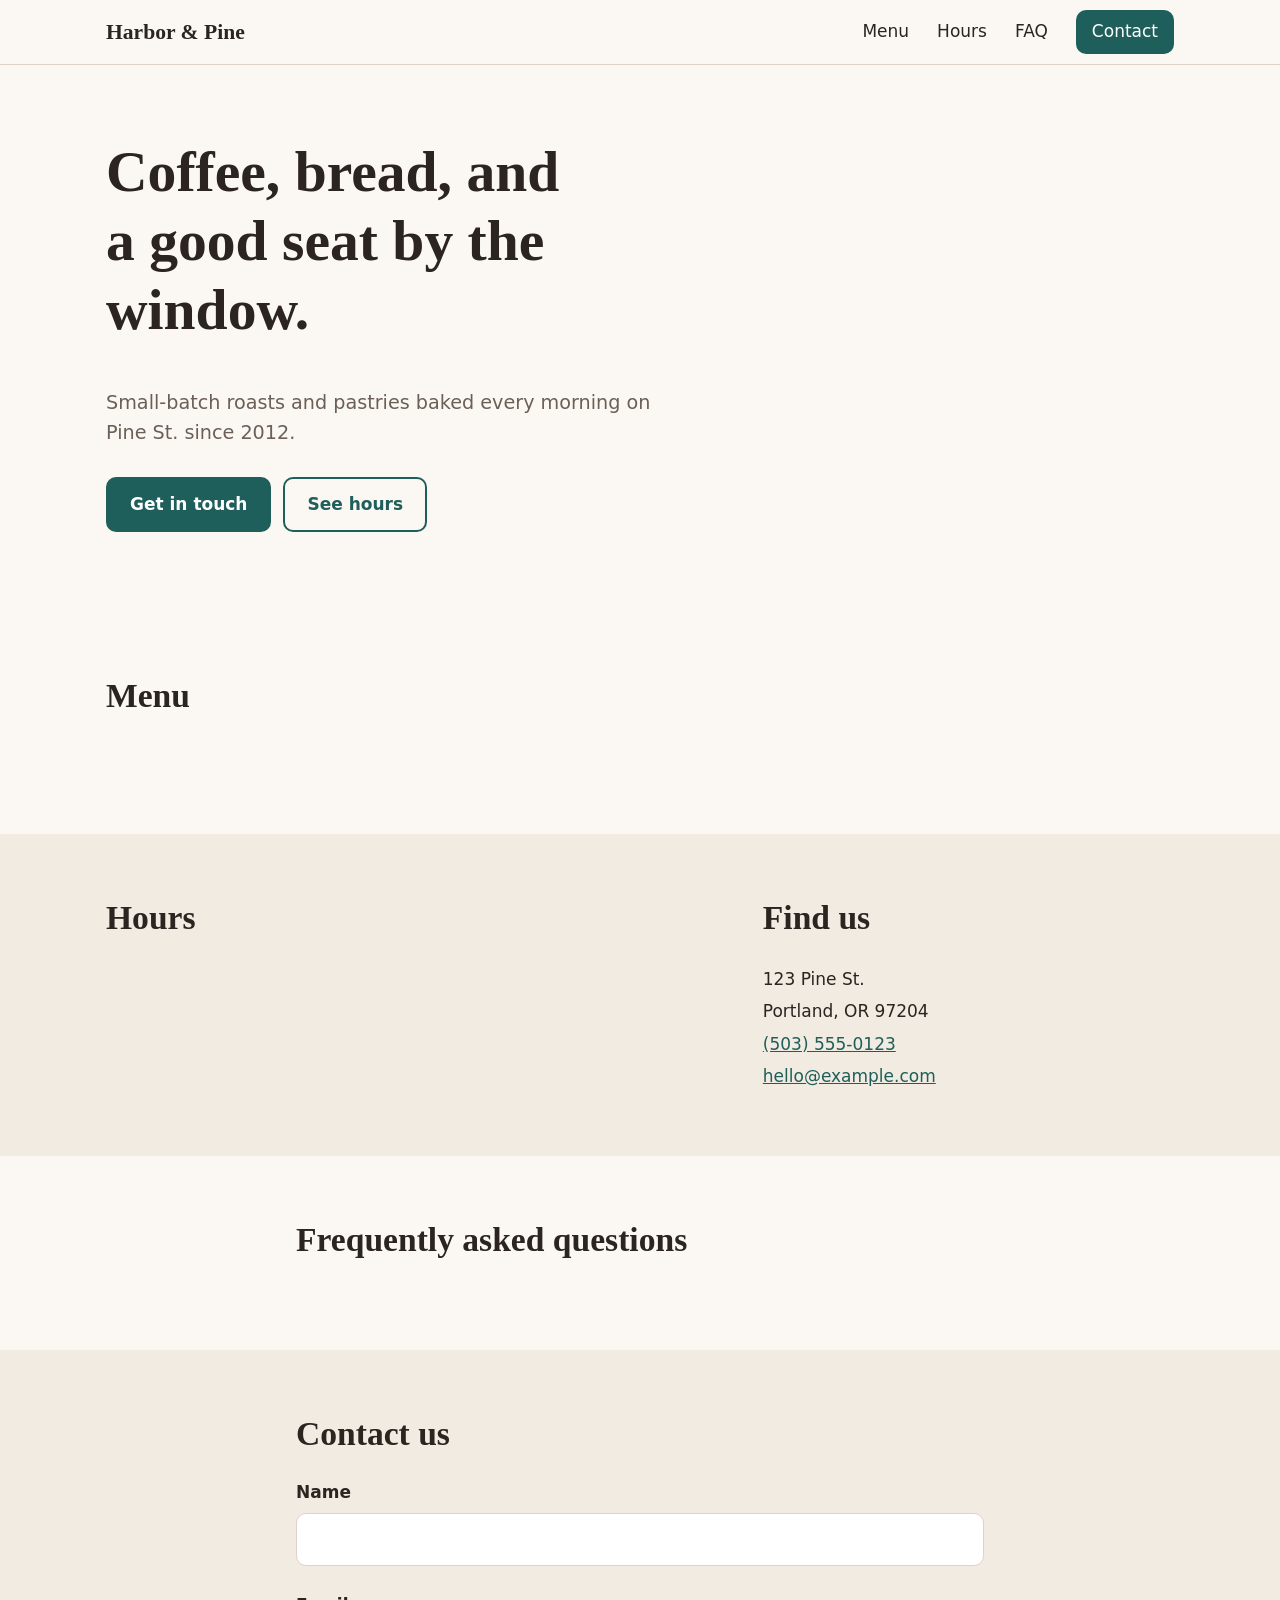
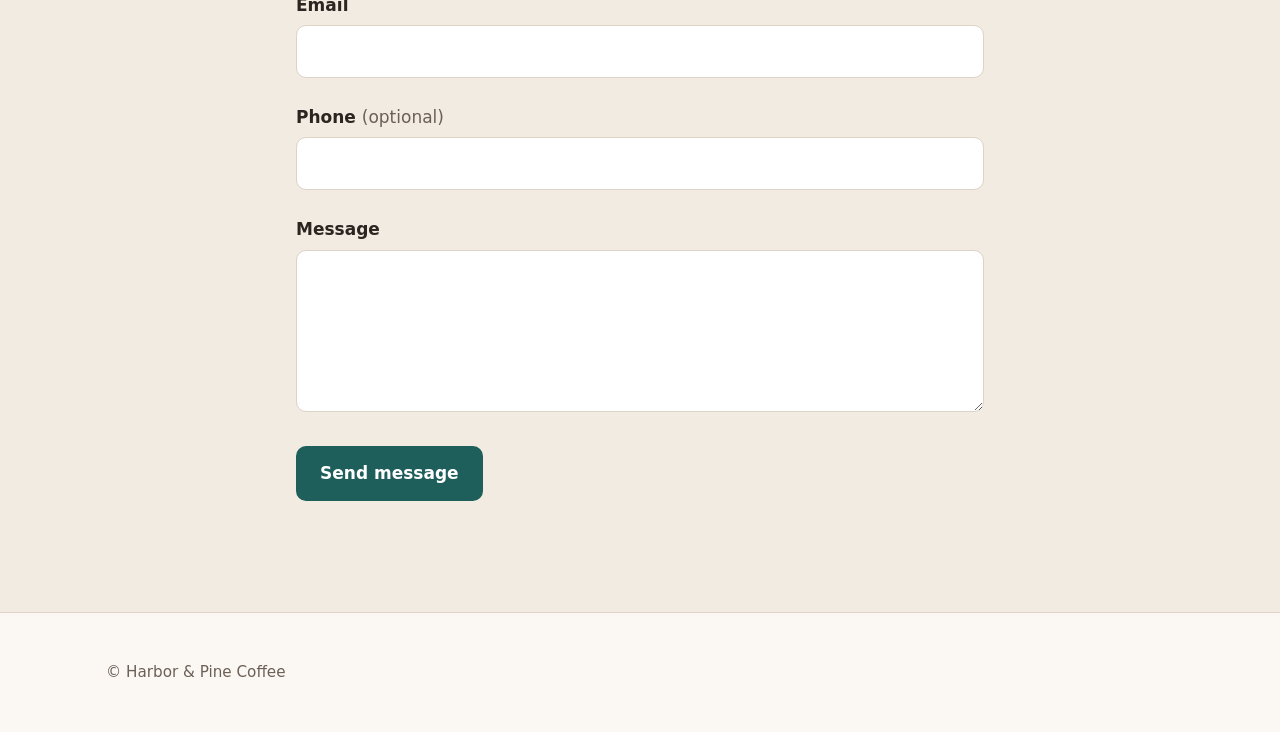
==== site/index.html @ cfd3f336 "Small-Business Site Frame template A reusable one-page starter for local businesses, built with Alpi" ====
<!DOCTYPE html>
<html lang="en">
<head>
  <meta charset="UTF-8">
  <meta name="viewport" content="width=device-width, initial-scale=1">
  <title>Harbor &amp; Pine Coffee</title>
  <meta name="description" content="Neighborhood coffee shop and bakery on Pine St.">

  <!-- Content Security Policy. Keep in sync with the copy in `_headers`.
       When you set `formEndpoint` in js/site-config.js, add that service's
       origin (e.g. https://formspree.io) to `connect-src` here AND in `_headers`,
       or the form will fail with a CSP violation in the console.
       'unsafe-eval' is required by the standard Alpine build. -->
  <meta http-equiv="Content-Security-Policy" content="default-src 'self'; script-src 'self' 'unsafe-eval'; style-src 'self'; img-src 'self'; connect-src 'self'; form-action 'self'; base-uri 'none'; object-src 'none'">

  <link rel="stylesheet" href="css/styles.css">

  <!-- Order matters: our components and Alpine plugins must load before Alpine
       core. `defer` scripts run in document order after the HTML is parsed.
       Alpine is self-hosted in js/vendor/; see "How the scripts load" in the
       docs before upgrading it. -->
  <script defer src="js/site-config.js"></script>
  <script defer src="js/components.js"></script>
  <script defer src="js/vendor/alpine-focus-3.14.1.min.js"></script>
  <script defer src="js/vendor/alpine-3.14.1.min.js"></script>

  <!-- SECURITY RULE: never use `x-html`. Render config values and user input
       with `x-text` only, so the page has no script-injection (XSS) path. -->
</head>
<body id="top">
  <a class="skip-link" href="#main">Skip to content</a>

  <!-- ===================== Header / mobile nav ===================== -->
  <header class="site-header" x-data="mobileNav" @keydown.escape.window="close()" @click.outside="close()">
    <div class="container header-inner">
      <a class="brand" href="#top">Harbor &amp; Pine</a>

      <button class="nav-toggle" type="button" @click="toggle()" :aria-expanded="open" aria-controls="site-nav">
        <span class="sr-only">Menu</span>
        <span class="nav-toggle-bar" aria-hidden="true"></span>
      </button>

      <nav id="site-nav" class="site-nav" :class="{ 'is-open': open }" aria-label="Main">
        <a href="#menu" @click="close()">Menu</a>
        <a href="#hours" @click="close()">Hours</a>
        <a href="#faq" @click="close()">FAQ</a>
        <a href="#contact" @click="close()" class="nav-cta">Contact</a>
      </nav>
    </div>
  </header>

  <main id="main">
    <!-- ===================== Hero ===================== -->
    <section class="hero">
      <div class="container">
        <!-- A bare `x-data` just tells Alpine to process this element; the
             values come from the shared hours store ($store.hours). -->
        <p class="status-badge" x-data x-cloak :class="$store.hours.status.isOpen ? 'is-open' : 'is-closed'">
          <span class="status-dot" aria-hidden="true"></span>
          <strong x-text="$store.hours.status.label"></strong>
          <span x-show="$store.hours.status.detail" x-text="'· ' + $store.hours.status.detail"></span>
        </p>
        <h1>Coffee, bread, and a good seat by the window.</h1>
        <p class="lede">Small-batch roasts and pastries baked every morning on Pine St. since 2012.</p>
        <div class="hero-actions">
          <a class="button" href="#contact">Get in touch</a>
          <a class="button button-ghost" href="#hours">See hours</a>
        </div>
      </div>
    </section>

    <!-- ===================== Menu / gallery + lightbox =====================
         Content and layout ("menu" or "gallery") come from `showcase` in
         js/site-config.js. Rename the heading and nav link to suit the
         business (Menu, Services, Our Work, Gallery...). -->
    <section id="menu" class="section" x-data="showcase">
      <div class="container">
        <h2>Menu</h2>

        <!-- Category filters; hidden when there's only one category. -->
        <div class="showcase-filters" role="group" aria-label="Categories" x-show="categories.length > 1">
          <template x-for="(category, i) in categories" :key="category.name">
            <button type="button" class="filter-button"
                    :aria-pressed="activeCategory === i"
                    @click="selectCategory(i)"
                    x-text="category.name"></button>
          </template>
        </div>

        <ul class="showcase-list" :class="'layout-' + layout">
          <template x-for="item in items" :key="item.name">
            <li class="showcase-item">
              <!-- x-if (not x-show) so items without an image render no button at all. -->
              <template x-if="item.image">
                <button type="button" class="showcase-thumb" @click="open(item)">
                  <img :src="item.image.src" :alt="item.image.alt" loading="lazy">
                  <span class="sr-only" x-text="'Enlarge photo: ' + item.name"></span>
                </button>
              </template>
              <div class="showcase-text">
                <h3 class="showcase-name">
                  <span x-text="item.name"></span>
                  <span class="showcase-price" x-show="item.price" x-text="item.price"></span>
                </h3>
                <p class="showcase-description" x-show="item.description" x-text="item.description"></p>
              </div>
            </li>
          </template>
        </ul>
      </div>

      <!-- x-trap (from the Focus plugin) keeps Tab inside the dialog while it's
           open, returns focus to the thumbnail on close, and `.noscroll` locks
           page scrolling behind it. -->
      <div class="lightbox" x-show="isOpen" x-cloak x-transition.opacity
           x-trap.noscroll="isOpen"
           role="dialog" aria-modal="true" aria-label="Image viewer"
           @click.self="close()"
           @keydown.escape="close()"
           @keydown.arrow-right="next()"
           @keydown.arrow-left="prev()">
        <button type="button" class="lightbox-close" @click="close()" aria-label="Close">&times;</button>
        <button type="button" class="lightbox-nav lightbox-prev" x-show="images.length > 1" @click="prev()" aria-label="Previous image">&#8249;</button>
        <figure class="lightbox-figure">
          <!-- `?.` because a category may have no photos, leaving `current` undefined. -->
          <img :src="current?.image.src" :alt="current?.image.alt">
          <figcaption>
            <span x-text="caption"></span>
            <span class="lightbox-count" x-text="`${index + 1} / ${images.length}`"></span>
          </figcaption>
        </figure>
        <button type="button" class="lightbox-nav lightbox-next" x-show="images.length > 1" @click="next()" aria-label="Next image">&#8250;</button>
      </div>
    </section>

    <!-- ===================== Hours + location ===================== -->
    <section id="hours" class="section section-alt">
      <div class="container two-col">
        <div x-data>
          <h2>Hours</h2>
          <table class="hours-table">
            <tbody>
              <template x-for="day in $store.hours.days" :key="day.index">
                <tr :class="{ 'is-today': day.index === $store.hours.todayIndex }">
                  <th scope="row" x-text="day.name"></th>
                  <td x-text="day.text"></td>
                </tr>
              </template>
            </tbody>
          </table>
        </div>
        <div>
          <h2>Find us</h2>
          <address>
            123 Pine St.<br>
            Portland, OR 97204<br>
            <a href="tel:+15035550123">(503) 555-0123</a><br>
            <a href="mailto:hello@example.com">hello@example.com</a>
          </address>
        </div>
      </div>
    </section>

    <!-- ===================== FAQ accordion ===================== -->
    <section id="faq" class="section">
      <div class="container narrow" x-data="faq">
        <h2>Frequently asked questions</h2>
        <div class="faq-list">
          <template x-for="(item, i) in items" :key="i">
            <div class="faq-item">
              <h3>
                <button type="button" class="faq-question"
                        :id="'faq-q-' + i"
                        :aria-expanded="isOpen(i)"
                        :aria-controls="'faq-a-' + i"
                        @click="toggle(i)">
                  <span x-text="item.q"></span>
                  <span class="faq-icon" aria-hidden="true"></span>
                </button>
              </h3>
              <div class="faq-answer" role="region"
                   :id="'faq-a-' + i"
                   :aria-labelledby="'faq-q-' + i"
                   x-show="isOpen(i)" x-transition>
                <p x-text="item.a"></p>
              </div>
            </div>
          </template>
        </div>
      </div>
    </section>

    <!-- ===================== Contact form ===================== -->
    <section id="contact" class="section section-alt">
      <div class="container narrow">
        <h2>Contact us</h2>
        <!-- `novalidate` turns off the browser's built-in popups so our own
             messages are shown instead. -->
        <form class="contact-form" x-data="contactForm" @submit.prevent="submit()" novalidate>
          <div class="field">
            <label for="name">Name</label>
            <input id="name" type="text" autocomplete="name" required maxlength="100"
                   x-model="fields.name"
                   @blur="validateField('name')"
                   @input="errors.name && validateField('name')"
                   :aria-invalid="!!errors.name" aria-describedby="name-error">
            <p id="name-error" class="field-error" x-show="errors.name" x-text="errors.name"></p>
          </div>

          <div class="field">
            <label for="email">Email</label>
            <input id="email" type="email" autocomplete="email" required maxlength="254"
                   x-model="fields.email"
                   @blur="validateField('email')"
                   @input="errors.email && validateField('email')"
                   :aria-invalid="!!errors.email" aria-describedby="email-error">
            <p id="email-error" class="field-error" x-show="errors.email" x-text="errors.email"></p>
          </div>

          <div class="field">
            <label for="phone">Phone <span class="optional">(optional)</span></label>
            <input id="phone" type="tel" autocomplete="tel" maxlength="30"
                   x-model="fields.phone"
                   @blur="validateField('phone')"
                   @input="errors.phone && validateField('phone')"
                   :aria-invalid="!!errors.phone" aria-describedby="phone-error">
            <p id="phone-error" class="field-error" x-show="errors.phone" x-text="errors.phone"></p>
          </div>

          <div class="field">
            <label for="message">Message</label>
            <textarea id="message" rows="5" required maxlength="5000"
                      x-model="fields.message"
                      @blur="validateField('message')"
                      @input="errors.message && validateField('message')"
                      :aria-invalid="!!errors.message" aria-describedby="message-error"></textarea>
            <p id="message-error" class="field-error" x-show="errors.message" x-text="errors.message"></p>
          </div>

          <!-- Honeypot: hidden from sighted users and screen readers. The
               name and `autocomplete="new-password"` stop browsers and
               password managers from autofilling it (which would silently
               drop a real customer's message). -->
          <div class="honeypot" aria-hidden="true">
            <label for="hp_field">Leave this field empty</label>
            <input id="hp_field" name="hp_field" type="text" tabindex="-1" autocomplete="new-password" x-model="fields.hp">
          </div>

          <button class="button" type="submit" :disabled="status === 'sending'"
                  x-text="status === 'sending' ? 'Sending…' : 'Send message'">Send message</button>

          <p class="form-status" role="status">
            <span x-show="status === 'success'" x-cloak class="is-success">Thanks! We'll get back to you within a day.</span>
            <span x-show="status === 'error'" x-cloak class="is-error">Something went wrong. Please call us or try again.</span>
          </p>
        </form>
      </div>
    </section>
  </main>

  <footer class="site-footer">
    <div class="container">
      <p>&copy; <span x-data x-text="new Date().getFullYear()"></span> Harbor &amp; Pine Coffee</p>
    </div>
  </footer>
</body>
</html>
---- site/css/styles.css ----
/* ==========================================================================
   Theme — change these to rebrand the template.
   ========================================================================== */
:root {
  --color-bg: #fbf8f3;
  --color-bg-alt: #f1ebe1;
  --color-text: #2b2420;
  --color-muted: #6b5f57;
  --color-brand: #1f5f5b;
  --color-brand-dark: #154541;
  --color-accent: #c8743b;
  --color-border: #ddd3c6;
  --color-open: #2e7d4f;
  --color-closed: #a63d32;
  --color-error: #a63d32;

  --font-body: system-ui, -apple-system, "Segoe UI", Roboto, sans-serif;
  --font-heading: Georgia, "Times New Roman", serif;

  --radius: 10px;
  --container: 1100px;
  --header-height: 64px;
}

/* ==========================================================================
   Base
   ========================================================================== */
*,
*::before,
*::after {
  box-sizing: border-box;
}

/* Hide Alpine-controlled elements until Alpine has initialised them. */
[x-cloak] {
  display: none !important;
}

html {
  scroll-behavior: smooth;
  scroll-padding-top: var(--header-height);
}

body {
  margin: 0;
  font-family: var(--font-body);
  font-size: 1.0625rem;
  line-height: 1.6;
  color: var(--color-text);
  background: var(--color-bg);
}

h1,
h2,
h3 {
  font-family: var(--font-heading);
  line-height: 1.2;
  margin: 0 0 0.75em;
}

h2 {
  font-size: clamp(1.6rem, 3vw, 2.1rem);
}

img {
  max-width: 100%;
  display: block;
}

a {
  color: var(--color-brand);
}

:focus-visible {
  outline: 3px solid var(--color-accent);
  outline-offset: 2px;
}

.container {
  max-width: var(--container);
  margin: 0 auto;
  padding: 0 16px;
}

.narrow {
  max-width: 720px;
}

.section {
  padding: 64px 0;
}

.section-alt {
  background: var(--color-bg-alt);
}

.sr-only {
  position: absolute;
  width: 1px;
  height: 1px;
  padding: 0;
  margin: -1px;
  overflow: hidden;
  clip: rect(0, 0, 0, 0);
  white-space: nowrap;
  border: 0;
}

.skip-link {
  position: absolute;
  left: 16px;
  top: -100px;
  z-index: 100;
  padding: 8px 12px;
  background: var(--color-brand);
  color: #fff;
}

.skip-link:focus {
  top: 8px;
}

.button {
  display: inline-block;
  padding: 12px 22px;
  border: 2px solid var(--color-brand);
  border-radius: var(--radius);
  background: var(--color-brand);
  color: #fff;
  font: inherit;
  font-weight: 600;
  text-decoration: none;
  cursor: pointer;
}

.button:hover {
  background: var(--color-brand-dark);
  border-color: var(--color-brand-dark);
}

.button:disabled {
  opacity: 0.6;
  cursor: progress;
}

.button-ghost {
  background: transparent;
  color: var(--color-brand);
}

.button-ghost:hover {
  background: var(--color-brand);
  color: #fff;
}

/* ==========================================================================
   Header + mobile nav
   ========================================================================== */
.site-header {
  position: sticky;
  top: 0;
  z-index: 50;
  background: var(--color-bg);
  border-bottom: 1px solid var(--color-border);
}

.header-inner {
  display: flex;
  align-items: center;
  justify-content: space-between;
  height: var(--header-height);
}

.brand {
  font-family: var(--font-heading);
  font-size: 1.35rem;
  font-weight: 700;
  color: var(--color-text);
  text-decoration: none;
}

/* Three-line "hamburger" drawn with one element and two pseudo-elements. */
.nav-toggle {
  display: grid;
  place-items: center;
  width: 44px;
  height: 44px;
  padding: 0;
  border: 0;
  background: none;
  cursor: pointer;
}

.nav-toggle-bar,
.nav-toggle-bar::before,
.nav-toggle-bar::after {
  display: block;
  width: 24px;
  height: 2px;
  background: var(--color-text);
  transition: transform 0.2s, background-color 0.2s;
}

.nav-toggle-bar {
  position: relative;
}

.nav-toggle-bar::before,
.nav-toggle-bar::after {
  content: "";
  position: absolute;
  left: 0;
}

.nav-toggle-bar::before {
  top: -7px;
}

.nav-toggle-bar::after {
  top: 7px;
}

/* Turn the hamburger into an X when open. */
.nav-toggle[aria-expanded="true"] .nav-toggle-bar {
  background: transparent;
}

.nav-toggle[aria-expanded="true"] .nav-toggle-bar::before {
  transform: translateY(7px) rotate(45deg);
}

.nav-toggle[aria-expanded="true"] .nav-toggle-bar::after {
  transform: translateY(-7px) rotate(-45deg);
}

/* Small screens: the nav is a dropdown panel under the header. */
.site-nav {
  display: none;
  position: absolute;
  top: var(--header-height);
  left: 0;
  right: 0;
  flex-direction: column;
  padding: 8px 16px 16px;
  background: var(--color-bg);
  border-bottom: 1px solid var(--color-border);
  box-shadow: 0 8px 16px rgb(0 0 0 / 0.06);
}

.site-nav.is-open {
  display: flex;
}

.site-nav a {
  padding: 12px 0;
  color: var(--color-text);
  font-weight: 500;
  text-decoration: none;
}

.site-nav a:hover {
  color: var(--color-brand);
}

/* Wide screens: the toggle disappears and the nav is always shown inline. */
@media (min-width: 760px) {
  .nav-toggle {
    display: none;
  }

  .site-nav,
  .site-nav.is-open {
    display: flex;
    position: static;
    flex-direction: row;
    align-items: center;
    gap: 28px;
    padding: 0;
    border: 0;
    box-shadow: none;
    background: none;
  }

  .site-nav a {
    padding: 0;
  }

  .site-nav .nav-cta {
    padding: 8px 16px;
    border-radius: var(--radius);
    background: var(--color-brand);
    color: #fff;
  }
}

/* ==========================================================================
   Hero + open/closed badge
   ========================================================================== */
.hero {
  padding: 72px 0 80px;
}

.hero h1 {
  max-width: 16ch;
  font-size: clamp(2.2rem, 6vw, 3.6rem);
}

.lede {
  max-width: 48ch;
  font-size: 1.2rem;
  color: var(--color-muted);
}

.hero-actions {
  display: flex;
  flex-wrap: wrap;
  gap: 12px;
  margin-top: 28px;
}

.status-badge {
  display: inline-flex;
  flex-wrap: wrap;
  align-items: center;
  gap: 6px;
  margin: 0 0 20px;
  padding: 6px 14px;
  border-radius: 999px;
  background: #fff;
  border: 1px solid var(--color-border);
  font-size: 0.95rem;
}

.status-dot {
  width: 10px;
  height: 10px;
  border-radius: 50%;
}

.status-badge.is-open .status-dot {
  background: var(--color-open);
}

.status-badge.is-open strong {
  color: var(--color-open);
}

.status-badge.is-closed .status-dot {
  background: var(--color-closed);
}

.status-badge.is-closed strong {
  color: var(--color-closed);
}

/* ==========================================================================
   Menu / gallery showcase + lightbox
   ========================================================================== */
.showcase-filters {
  display: flex;
  flex-wrap: wrap;
  gap: 8px;
  margin-bottom: 28px;
}

.filter-button {
  padding: 8px 18px;
  border: 1px solid var(--color-border);
  border-radius: 999px;
  background: #fff;
  color: var(--color-text);
  font: inherit;
  font-weight: 500;
  cursor: pointer;
}

.filter-button:hover {
  border-color: var(--color-brand);
}

.filter-button[aria-pressed="true"] {
  border-color: var(--color-brand);
  background: var(--color-brand);
  color: #fff;
}

.showcase-list {
  display: grid;
  margin: 0;
  padding: 0;
  list-style: none;
}

.showcase-thumb {
  display: block;
  flex: none;
  padding: 0;
  border: 0;
  border-radius: var(--radius);
  overflow: hidden;
  cursor: zoom-in;
  background: none;
}

.showcase-thumb img {
  width: 100%;
  height: 100%;
  object-fit: cover;
  transition: transform 0.3s;
}

.showcase-thumb:hover img {
  transform: scale(1.04);
}

.showcase-name {
  margin: 0;
  font-family: var(--font-body);
  font-size: 1.05rem;
}

.showcase-description {
  margin: 4px 0 0;
  color: var(--color-muted);
  font-size: 0.95rem;
}

/* "menu" layout: rows with an optional small photo, name and price on one
   line, description underneath. Two columns on wider screens. */
.layout-menu {
  gap: 0 48px;
}

@media (min-width: 760px) {
  .layout-menu {
    grid-template-columns: 1fr 1fr;
  }
}

.layout-menu .showcase-item {
  display: flex;
  align-items: flex-start;
  gap: 16px;
  padding: 18px 0;
  border-bottom: 1px solid var(--color-border);
}

.layout-menu .showcase-thumb {
  width: 72px;
  height: 72px;
}

.layout-menu .showcase-text {
  flex: 1;
}

.layout-menu .showcase-name {
  display: flex;
  justify-content: space-between;
  gap: 16px;
}

.showcase-price {
  flex: none;
  color: var(--color-brand);
}

/* "gallery" layout: responsive photo grid with captions below. */
.layout-gallery {
  grid-template-columns: repeat(auto-fill, minmax(min(100%, 240px), 1fr));
  gap: 20px 12px;
}

.layout-gallery .showcase-thumb {
  width: 100%;
  aspect-ratio: 4 / 3;
  margin-bottom: 10px;
}

.layout-gallery .showcase-name {
  font-weight: 500;
}

.layout-gallery .showcase-price {
  margin-left: 8px;
}

.lightbox {
  position: fixed;
  inset: 0;
  z-index: 200;
  display: flex;
  align-items: center;
  justify-content: center;
  padding: 56px 16px;
  background: rgb(15 12 10 / 0.92);
}

.lightbox-figure {
  margin: 0;
  max-width: min(1000px, 100%);
  color: #fff;
}

.lightbox-figure img {
  max-height: 75vh;
  margin: 0 auto;
  border-radius: 6px;
}

.lightbox-figure figcaption {
  display: flex;
  justify-content: space-between;
  gap: 16px;
  margin-top: 12px;
}

.lightbox-count {
  opacity: 0.7;
}

.lightbox-close,
.lightbox-nav {
  position: absolute;
  width: 48px;
  height: 48px;
  border: 0;
  border-radius: 50%;
  background: rgb(255 255 255 / 0.12);
  color: #fff;
  font-size: 2rem;
  line-height: 1;
  cursor: pointer;
}

.lightbox-close:hover,
.lightbox-nav:hover {
  background: rgb(255 255 255 / 0.25);
}

.lightbox-close {
  top: 12px;
  right: 12px;
}

.lightbox-nav {
  top: 50%;
  transform: translateY(-50%);
}

.lightbox-prev {
  left: 8px;
}

.lightbox-next {
  right: 8px;
}

/* On phones, move the arrows to the bottom so they don't cover the image. */
@media (max-width: 600px) {
  .lightbox-nav {
    top: auto;
    bottom: 12px;
    transform: none;
  }
}

/* ==========================================================================
   Hours + location
   ========================================================================== */
.two-col {
  display: grid;
  gap: 40px;
}

@media (min-width: 760px) {
  .two-col {
    grid-template-columns: 3fr 2fr;
  }
}

.hours-table {
  width: 100%;
  border-collapse: collapse;
}

.hours-table th,
.hours-table td {
  padding: 10px 12px;
  border-bottom: 1px solid var(--color-border);
  text-align: left;
}

.hours-table th {
  font-weight: 500;
}

.hours-table tr.is-today {
  background: #fff;
  font-weight: 700;
}

.hours-table tr.is-today th::after {
  content: " (today)";
  font-weight: 400;
  color: var(--color-muted);
}

address {
  font-style: normal;
  line-height: 1.9;
}

/* ==========================================================================
   FAQ accordion
   ========================================================================== */
.faq-item {
  border-bottom: 1px solid var(--color-border);
}

.faq-item h3 {
  margin: 0;
  font-family: var(--font-body);
  font-size: 1.1rem;
}

.faq-question {
  display: flex;
  justify-content: space-between;
  align-items: center;
  gap: 16px;
  width: 100%;
  padding: 18px 0;
  border: 0;
  background: none;
  color: inherit;
  font: inherit;
  font-weight: 600;
  text-align: left;
  cursor: pointer;
}

/* Plus sign that rotates into an X when the item is open. */
.faq-icon {
  position: relative;
  flex: none;
  width: 16px;
  height: 16px;
  transition: transform 0.2s;
}

.faq-icon::before,
.faq-icon::after {
  content: "";
  position: absolute;
  top: 7px;
  left: 0;
  width: 16px;
  height: 2px;
  background: currentColor;
}

.faq-icon::after {
  transform: rotate(90deg);
}

.faq-question[aria-expanded="true"] .faq-icon {
  transform: rotate(45deg);
}

.faq-answer p {
  margin: 0 0 18px;
  color: var(--color-muted);
}

/* ==========================================================================
   Contact form
   ========================================================================== */
.contact-form {
  display: grid;
  gap: 20px;
}

.field label {
  display: block;
  margin-bottom: 6px;
  font-weight: 600;
}

.optional {
  font-weight: 400;
  color: var(--color-muted);
}

.field input,
.field textarea {
  width: 100%;
  padding: 12px 14px;
  border: 1px solid var(--color-border);
  border-radius: var(--radius);
  background: #fff;
  color: inherit;
  font: inherit;
}

.field textarea {
  resize: vertical;
}

.field [aria-invalid="true"] {
  border-color: var(--color-error);
  box-shadow: 0 0 0 1px var(--color-error);
}

.field-error {
  margin: 6px 0 0;
  color: var(--color-error);
  font-size: 0.95rem;
}

.honeypot {
  position: absolute;
  left: -9999px;
}

.contact-form .button {
  justify-self: start;
}

.form-status {
  margin: 0;
  min-height: 1.6em;
}

.form-status .is-success {
  color: var(--color-open);
}

.form-status .is-error {
  color: var(--color-error);
}

/* ==========================================================================
   Footer
   ========================================================================== */
.site-footer {
  padding: 32px 0;
  border-top: 1px solid var(--color-border);
  color: var(--color-muted);
  font-size: 0.95rem;
}

/* ==========================================================================
   Respect reduced-motion preferences
   ========================================================================== */
@media (prefers-reduced-motion: reduce) {
  html {
    scroll-behavior: auto;
  }

  *,
  *::before,
  *::after {
    transition-duration: 0.01ms !important;
  }
}
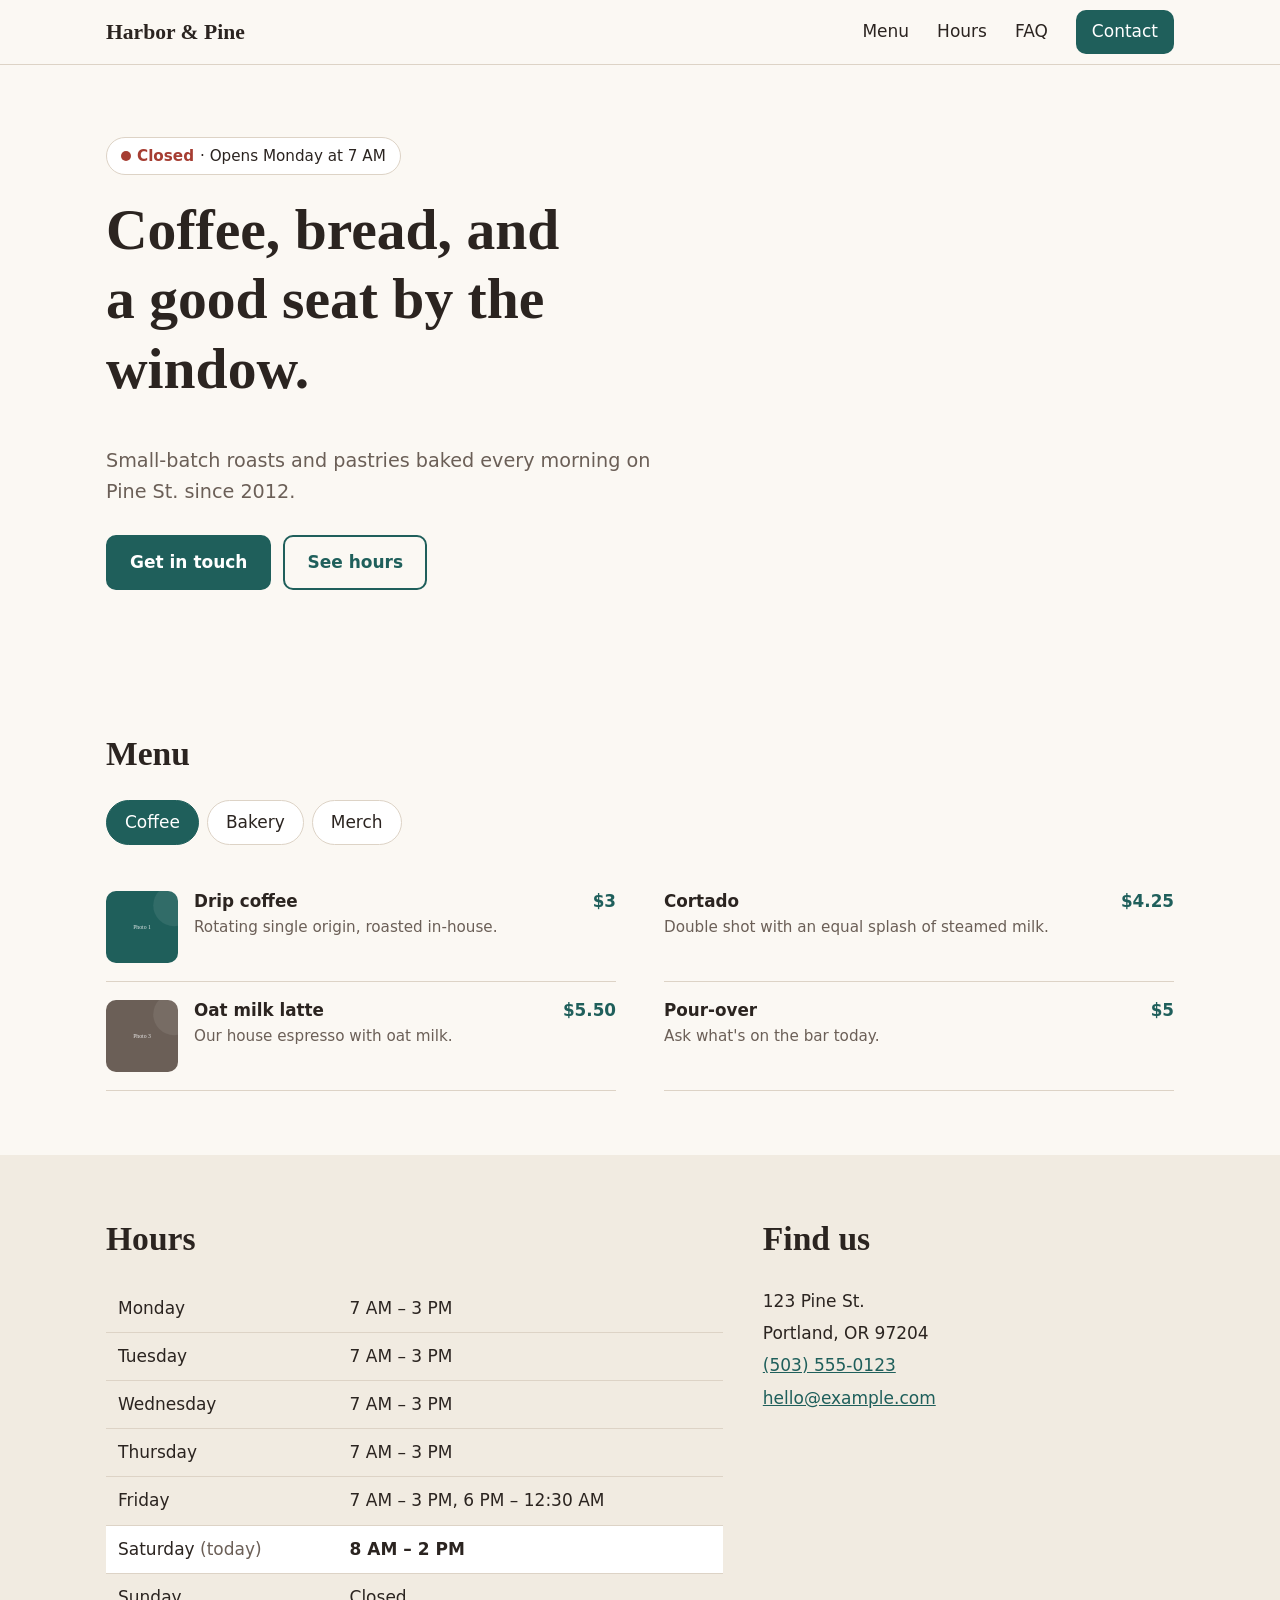
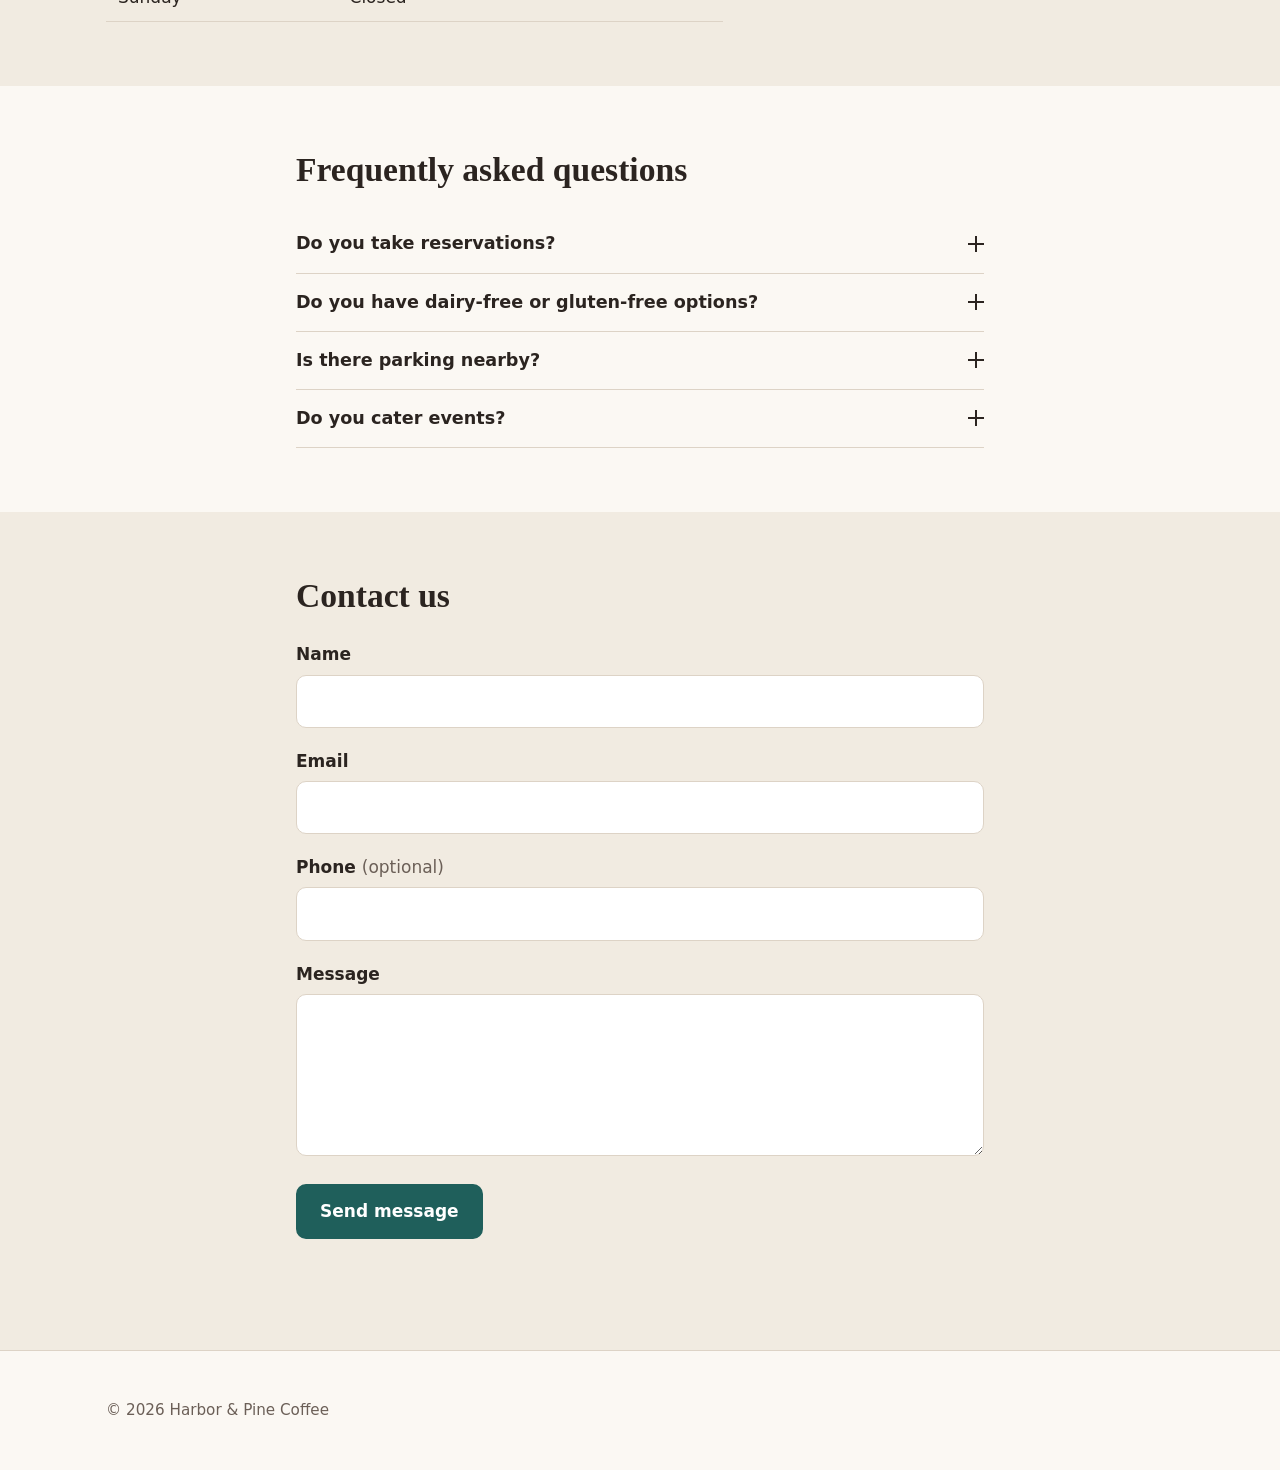
==== commit e248bc9e: "Switch to Alpine's CSP build and remove 'unsafe-eval' - Alpine core replaced by @alpinejs/csp 3.14.1" ====
--- a/site/index.html
+++ b/site/index.html
@@ -10,41 +10,48 @@
        When you set `formEndpoint` in js/site-config.js, add that service's
        origin (e.g. https://formspree.io) to `connect-src` here AND in `_headers`,
        or the form will fail with a CSP violation in the console.
-       'unsafe-eval' is required by the standard Alpine build. -->
-  <meta http-equiv="Content-Security-Policy" content="default-src 'self'; script-src 'self' 'unsafe-eval'; style-src 'self'; img-src 'self'; connect-src 'self'; form-action 'self'; base-uri 'none'; object-src 'none'">
+       The site uses Alpine's CSP build, so no 'unsafe-eval' is needed. -->
+  <meta http-equiv="Content-Security-Policy" content="default-src 'self'; script-src 'self'; style-src 'self'; img-src 'self'; connect-src 'self'; form-action 'self'; base-uri 'none'; object-src 'none'">
 
   <link rel="stylesheet" href="css/styles.css">
 
   <!-- Order matters: our components and Alpine plugins must load before Alpine
        core. `defer` scripts run in document order after the HTML is parsed.
-       Alpine is self-hosted in js/vendor/; see "How the scripts load" in the
-       docs before upgrading it. -->
+       Alpine is self-hosted in js/vendor/ (its CSP build); see "How the scripts
+       load" in the docs before upgrading it. -->
   <script defer src="js/site-config.js"></script>
   <script defer src="js/components.js"></script>
   <script defer src="js/vendor/alpine-focus-3.14.1.min.js"></script>
-  <script defer src="js/vendor/alpine-3.14.1.min.js"></script>
+  <script defer src="js/vendor/alpine-csp-3.14.1.min.js"></script>
 
   <!-- SECURITY RULE: never use `x-html`. Render config values and user input
-       with `x-text` only, so the page has no script-injection (XSS) path. -->
+       with `x-text` only, so the page has no script-injection (XSS) path.
+
+       CSP BUILD RULE: every x-/:/@ attribute value must be a plain property or
+       method name, or a dotted path such as `item.name` or `$store.hours.days`.
+       No operators, arguments, `!`, `?:`, `?.` or template strings: put that
+       logic in a getter or method in js/components.js instead. Methods are
+       called with the current scope as `this`, so they can read loop variables
+       such as `this.item` or `this.i`. -->
 </head>
 <body id="top">
   <a class="skip-link" href="#main">Skip to content</a>
 
   <!-- ===================== Header / mobile nav ===================== -->
-  <header class="site-header" x-data="mobileNav" @keydown.escape.window="close()" @click.outside="close()">
+  <header class="site-header" x-data="mobileNav" @keydown.escape.window="close" @click.outside="close">
     <div class="container header-inner">
       <a class="brand" href="#top">Harbor &amp; Pine</a>
 
-      <button class="nav-toggle" type="button" @click="toggle()" :aria-expanded="open" aria-controls="site-nav">
+      <button class="nav-toggle" type="button" @click="toggle" :aria-expanded="open" aria-controls="site-nav">
         <span class="sr-only">Menu</span>
         <span class="nav-toggle-bar" aria-hidden="true"></span>
       </button>
 
-      <nav id="site-nav" class="site-nav" :class="{ 'is-open': open }" aria-label="Main">
-        <a href="#menu" @click="close()">Menu</a>
-        <a href="#hours" @click="close()">Hours</a>
-        <a href="#faq" @click="close()">FAQ</a>
-        <a href="#contact" @click="close()" class="nav-cta">Contact</a>
+      <nav id="site-nav" class="site-nav" :class="navClass" aria-label="Main">
+        <a href="#menu" @click="close">Menu</a>
+        <a href="#hours" @click="close">Hours</a>
+        <a href="#faq" @click="close">FAQ</a>
+        <a href="#contact" @click="close" class="nav-cta">Contact</a>
       </nav>
     </div>
   </header>
@@ -53,12 +60,14 @@
     <!-- ===================== Hero ===================== -->
     <section class="hero">
       <div class="container">
-        <!-- A bare `x-data` just tells Alpine to process this element; the
-             values come from the shared hours store ($store.hours). -->
-        <p class="status-badge" x-data x-cloak :class="$store.hours.status.isOpen ? 'is-open' : 'is-closed'">
+        <!-- `hoursBadge` has no state of its own; the values come from the
+             shared hours store ($store.hours). Hidden if the hours in
+             site-config.js can't be read. (A bare `x-data` doesn't work with
+             Alpine's CSP build.) -->
+        <p class="status-badge" x-data="hoursBadge" x-cloak x-show="$store.hours.available" :class="$store.hours.badgeClass">
           <span class="status-dot" aria-hidden="true"></span>
           <strong x-text="$store.hours.status.label"></strong>
-          <span x-show="$store.hours.status.detail" x-text="'· ' + $store.hours.status.detail"></span>
+          <span x-show="$store.hours.status.detail" x-text="$store.hours.detailText"></span>
         </p>
         <h1>Coffee, bread, and a good seat by the window.</h1>
         <p class="lede">Small-batch roasts and pastries baked every morning on Pine St. since 2012.</p>
@@ -78,23 +87,23 @@
         <h2>Menu</h2>
 
         <!-- Category filters; hidden when there's only one category. -->
-        <div class="showcase-filters" role="group" aria-label="Categories" x-show="categories.length > 1">
+        <div class="showcase-filters" role="group" aria-label="Categories" x-show="hasFilters">
           <template x-for="(category, i) in categories" :key="category.name">
             <button type="button" class="filter-button"
-                    :aria-pressed="activeCategory === i"
-                    @click="selectCategory(i)"
+                    :aria-pressed="isActiveCategory"
+                    @click="selectThisCategory"
                     x-text="category.name"></button>
           </template>
         </div>
 
-        <ul class="showcase-list" :class="'layout-' + layout">
+        <ul class="showcase-list" :class="layoutClass">
           <template x-for="item in items" :key="item.name">
             <li class="showcase-item">
               <!-- x-if (not x-show) so items without an image render no button at all. -->
               <template x-if="item.image">
-                <button type="button" class="showcase-thumb" @click="open(item)">
+                <button type="button" class="showcase-thumb" @click="openThisItem">
                   <img :src="item.image.src" :alt="item.image.alt" loading="lazy">
-                  <span class="sr-only" x-text="'Enlarge photo: ' + item.name"></span>
+                  <span class="sr-only" x-text="enlargeLabel"></span>
                 </button>
               </template>
               <div class="showcase-text">
@@ -115,33 +124,35 @@
       <div class="lightbox" x-show="isOpen" x-cloak x-transition.opacity
            x-trap.noscroll="isOpen"
            role="dialog" aria-modal="true" aria-label="Image viewer"
-           @click.self="close()"
-           @keydown.escape="close()"
-           @keydown.arrow-right="next()"
-           @keydown.arrow-left="prev()">
-        <button type="button" class="lightbox-close" @click="close()" aria-label="Close">&times;</button>
-        <button type="button" class="lightbox-nav lightbox-prev" x-show="images.length > 1" @click="prev()" aria-label="Previous image">&#8249;</button>
+           @click.self="close"
+           @keydown.escape="close"
+           @keydown.arrow-right="next"
+           @keydown.arrow-left="prev">
+        <button type="button" class="lightbox-close" @click="close" aria-label="Close">&times;</button>
+        <button type="button" class="lightbox-nav lightbox-prev" x-show="hasSeveralImages" @click="prev" aria-label="Previous image">&#8249;</button>
         <figure class="lightbox-figure">
-          <!-- `?.` because a category may have no photos, leaving `current` undefined. -->
-          <img :src="current?.image.src" :alt="current?.image.alt">
+          <!-- currentSrc is null when the category has no photos, which leaves src unset. -->
+          <img :src="currentSrc" :alt="currentAlt">
           <figcaption>
             <span x-text="caption"></span>
-            <span class="lightbox-count" x-text="`${index + 1} / ${images.length}`"></span>
+            <span class="lightbox-count" x-text="counter"></span>
           </figcaption>
         </figure>
-        <button type="button" class="lightbox-nav lightbox-next" x-show="images.length > 1" @click="next()" aria-label="Next image">&#8250;</button>
+        <button type="button" class="lightbox-nav lightbox-next" x-show="hasSeveralImages" @click="next" aria-label="Next image">&#8250;</button>
       </div>
     </section>
 
     <!-- ===================== Hours + location ===================== -->
     <section id="hours" class="section section-alt">
       <div class="container two-col">
-        <div x-data>
+        <div x-data="hoursTable">
           <h2>Hours</h2>
-          <table class="hours-table">
+          <!-- Shown only if the hours in site-config.js can't be read. -->
+          <p class="hours-unavailable" x-cloak x-show="$store.hours.unavailable">Please call us for our current opening hours.</p>
+          <table class="hours-table" x-show="$store.hours.available">
             <tbody>
               <template x-for="day in $store.hours.days" :key="day.index">
-                <tr :class="{ 'is-today': day.index === $store.hours.todayIndex }">
+                <tr :class="rowClass">
                   <th scope="row" x-text="day.name"></th>
                   <td x-text="day.text"></td>
                 </tr>
@@ -170,18 +181,18 @@
             <div class="faq-item">
               <h3>
                 <button type="button" class="faq-question"
-                        :id="'faq-q-' + i"
-                        :aria-expanded="isOpen(i)"
-                        :aria-controls="'faq-a-' + i"
-                        @click="toggle(i)">
+                        :id="questionId"
+                        :aria-expanded="isThisOpen"
+                        :aria-controls="answerId"
+                        @click="toggleThis">
                   <span x-text="item.q"></span>
                   <span class="faq-icon" aria-hidden="true"></span>
                 </button>
               </h3>
               <div class="faq-answer" role="region"
-                   :id="'faq-a-' + i"
-                   :aria-labelledby="'faq-q-' + i"
-                   x-show="isOpen(i)" x-transition>
+                   :id="answerId"
+                   :aria-labelledby="questionId"
+                   x-show="isThisOpen" x-transition>
                 <p x-text="item.a"></p>
               </div>
             </div>
@@ -196,62 +207,58 @@
         <h2>Contact us</h2>
         <!-- `novalidate` turns off the browser's built-in popups so our own
              messages are shown instead. -->
-        <form class="contact-form" x-data="contactForm" @submit.prevent="submit()" novalidate>
+        <form class="contact-form" x-data="contactForm" @submit.prevent="submit" novalidate>
           <div class="field">
             <label for="name">Name</label>
             <input id="name" type="text" autocomplete="name" required maxlength="100"
-                   x-model="fields.name"
-                   @blur="validateField('name')"
-                   @input="errors.name && validateField('name')"
-                   :aria-invalid="!!errors.name" aria-describedby="name-error">
+                   data-field="name" :value="fields.name"
+                   @input="onInput" @blur="onBlur"
+                   :aria-invalid="invalid.name" aria-describedby="name-error">
             <p id="name-error" class="field-error" x-show="errors.name" x-text="errors.name"></p>
           </div>
 
           <div class="field">
             <label for="email">Email</label>
             <input id="email" type="email" autocomplete="email" required maxlength="254"
-                   x-model="fields.email"
-                   @blur="validateField('email')"
-                   @input="errors.email && validateField('email')"
-                   :aria-invalid="!!errors.email" aria-describedby="email-error">
+                   data-field="email" :value="fields.email"
+                   @input="onInput" @blur="onBlur"
+                   :aria-invalid="invalid.email" aria-describedby="email-error">
             <p id="email-error" class="field-error" x-show="errors.email" x-text="errors.email"></p>
           </div>
 
           <div class="field">
             <label for="phone">Phone <span class="optional">(optional)</span></label>
             <input id="phone" type="tel" autocomplete="tel" maxlength="30"
-                   x-model="fields.phone"
-                   @blur="validateField('phone')"
-                   @input="errors.phone && validateField('phone')"
-                   :aria-invalid="!!errors.phone" aria-describedby="phone-error">
+                   data-field="phone" :value="fields.phone"
+                   @input="onInput" @blur="onBlur"
+                   :aria-invalid="invalid.phone" aria-describedby="phone-error">
             <p id="phone-error" class="field-error" x-show="errors.phone" x-text="errors.phone"></p>
           </div>
 
           <div class="field">
             <label for="message">Message</label>
             <textarea id="message" rows="5" required maxlength="5000"
-                      x-model="fields.message"
-                      @blur="validateField('message')"
-                      @input="errors.message && validateField('message')"
-                      :aria-invalid="!!errors.message" aria-describedby="message-error"></textarea>
+                      data-field="message" :value="fields.message"
+                      @input="onInput" @blur="onBlur"
+                      :aria-invalid="invalid.message" aria-describedby="message-error"></textarea>
             <p id="message-error" class="field-error" x-show="errors.message" x-text="errors.message"></p>
           </div>
 
           <!-- Honeypot: hidden from sighted users and screen readers. The
-               name and `autocomplete="new-password"` stop browsers and
-               password managers from autofilling it (which would silently
-               drop a real customer's message). -->
+               name and `autocomplete="new-password"` are intended to stop
+               browsers and password managers from autofilling it (which would
+               silently drop a real customer's message). -->
           <div class="honeypot" aria-hidden="true">
             <label for="hp_field">Leave this field empty</label>
-            <input id="hp_field" name="hp_field" type="text" tabindex="-1" autocomplete="new-password" x-model="fields.hp">
-          </div>
-
-          <button class="button" type="submit" :disabled="status === 'sending'"
-                  x-text="status === 'sending' ? 'Sending…' : 'Send message'">Send message</button>
+            <input id="hp_field" name="hp_field" type="text" tabindex="-1" autocomplete="new-password" data-field="hp" :value="fields.hp" @input="onInput">
+          </div>
+
+          <button class="button" type="submit" :disabled="isSending"
+                  x-text="buttonLabel">Send message</button>
 
           <p class="form-status" role="status">
-            <span x-show="status === 'success'" x-cloak class="is-success">Thanks! We'll get back to you within a day.</span>
-            <span x-show="status === 'error'" x-cloak class="is-error">Something went wrong. Please call us or try again.</span>
+            <span x-show="isSuccess" x-cloak class="is-success">Thanks! We'll get back to you within a day.</span>
+            <span x-show="isError" x-cloak class="is-error">Something went wrong. Please call us or try again.</span>
           </p>
         </form>
       </div>
@@ -260,7 +267,7 @@
 
   <footer class="site-footer">
     <div class="container">
-      <p>&copy; <span x-data x-text="new Date().getFullYear()"></span> Harbor &amp; Pine Coffee</p>
+      <p>&copy; <span x-data="footer" x-text="year"></span> Harbor &amp; Pine Coffee</p>
     </div>
   </footer>
 </body>
